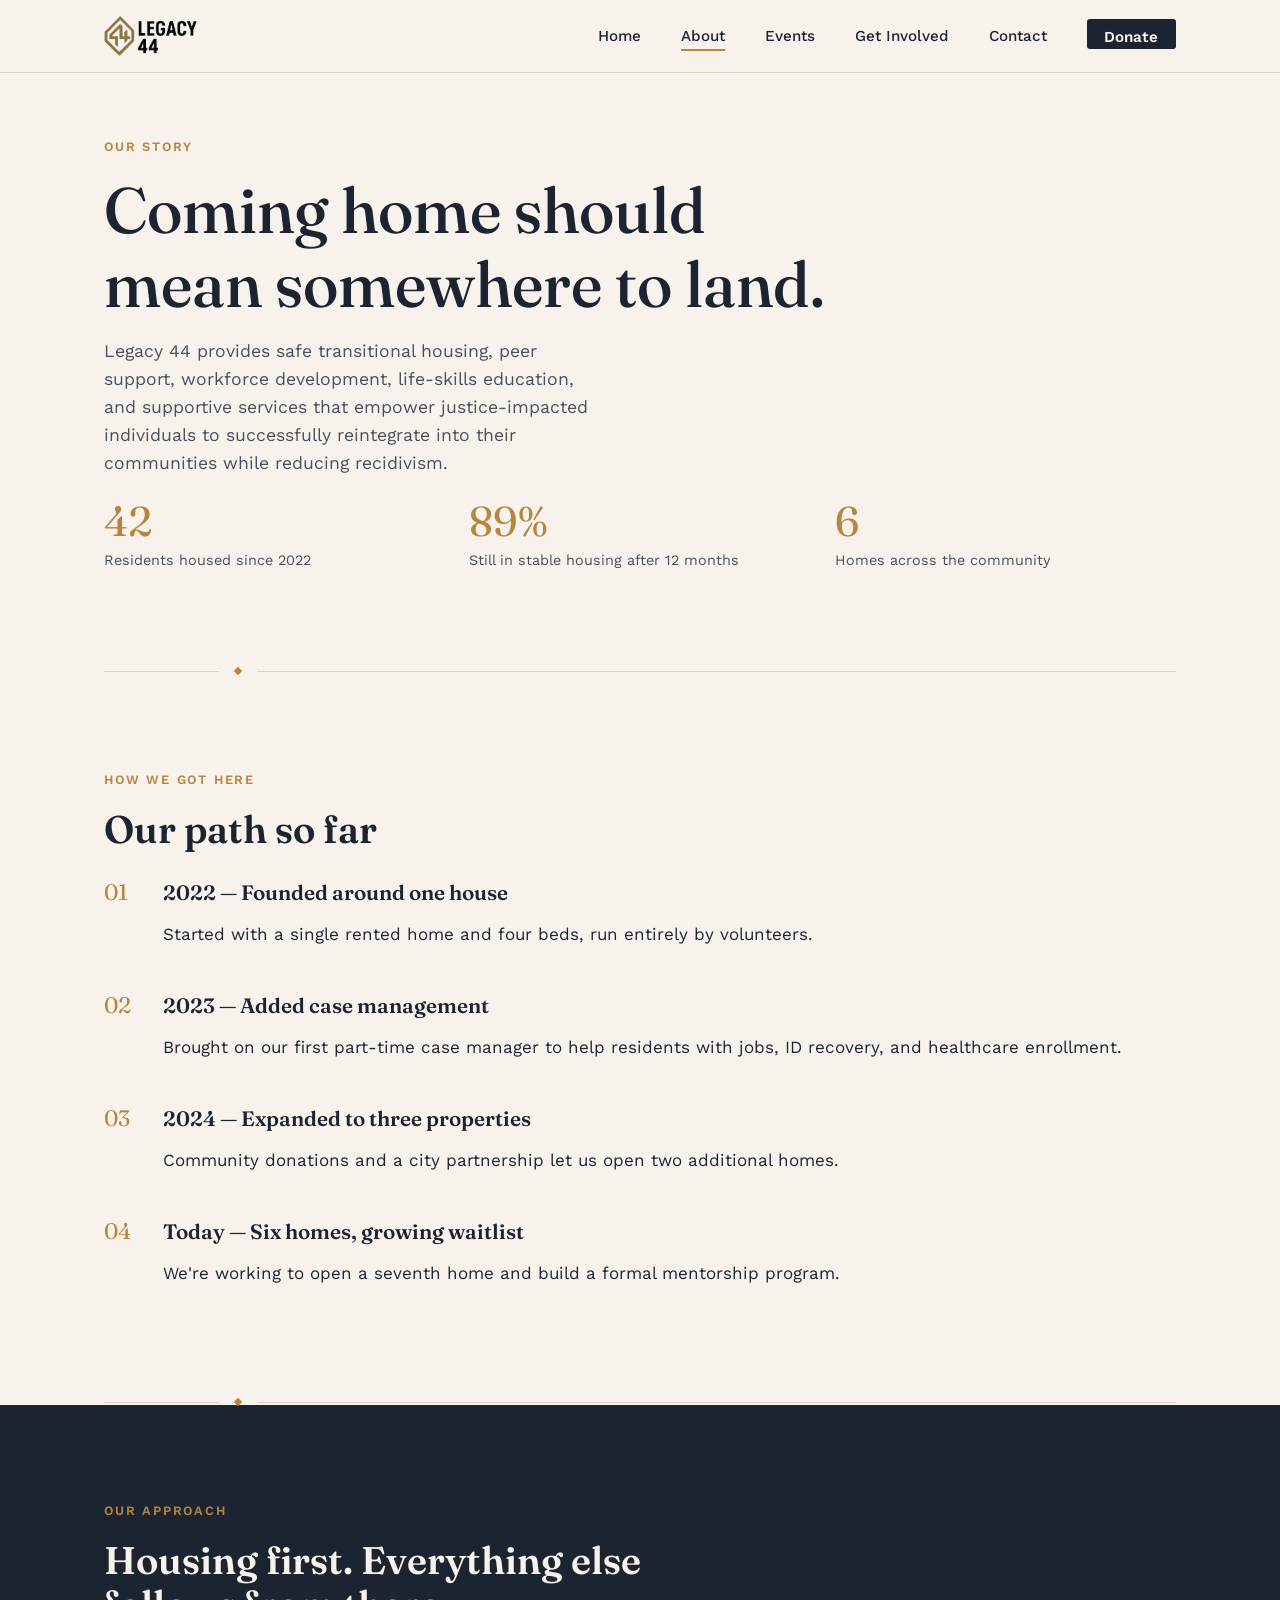
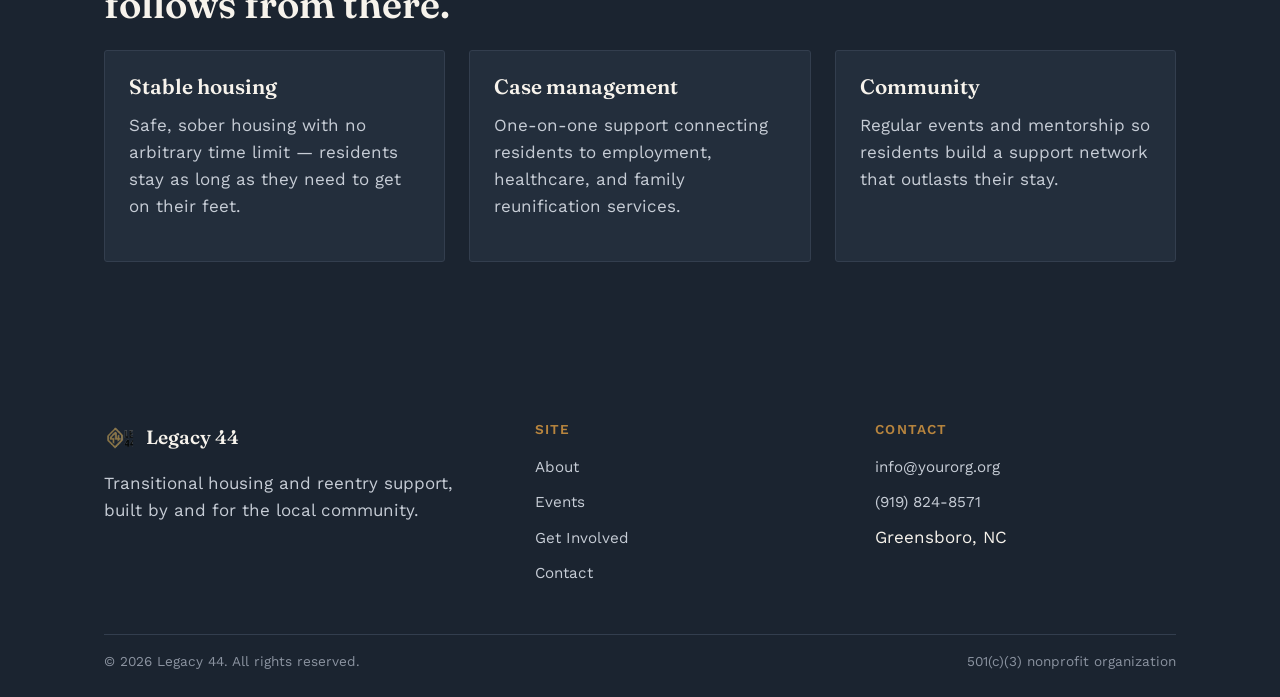
==== Legacy44/about.html @ d089bc57 "Semi Final update" ====
<!DOCTYPE html>
<html lang="en">
<head>
  <meta charset="UTF-8" />
  <meta name="viewport" content="width=device-width, initial-scale=1.0" />

  <title>About — Legacy 44</title>
  <meta name="description" content="Learn about Legacy 44's mission to provide transitional housing and reentry support for people coming home after incarceration." />

  <link rel="icon" href="images/favicon.ico" />
  <link rel="preconnect" href="https://fonts.googleapis.com" />
  <link rel="preconnect" href="https://fonts.gstatic.com" crossorigin />
  <link href="https://fonts.googleapis.com/css2?family=Fraunces:opsz,wght@9..144,500;9..144,600&family=Work+Sans:wght@400;500;600&display=swap" rel="stylesheet" />
  <link rel="stylesheet" href="css/style.css" />
</head>
<body>

  <header class="site-header">
    <nav class="nav">
      <a href="index.html" class="nav-brand">
        <img src="images/logo-transparent.png" alt="Legacy 44 logo" class="nav-logo">
      </a>
      <button class="nav-toggle" aria-label="Toggle menu" aria-expanded="false"><span></span></button>
      <ul class="nav-links">
        <li><a href="index.html">Home</a></li>
        <li><a href="about.html" aria-current="page">About</a></li>
        <li><a href="events.html">Events</a></li>
        <li><a href="get-involved.html">Get Involved</a></li>
        <li><a href="contact.html">Contact</a></li>
        <li><a href="get-involved.html#donate" class="nav-cta">Donate</a></li>
      </ul>
    </nav>
  </header>

  <main>

    <section class="section" style="padding-top: var(--space-5);">
      <div class="wrap">
        <p class="eyebrow">Our Story</p>
        <h1 style="max-width: 18ch;">Coming home should mean somewhere to land.</h1>
        <p class="hero-lede" style="font-size:1.1rem;">
          Legacy 44 provides safe transitional housing, peer support, workforce development, life-skills education, and supportive services that empower justice-impacted individuals to successfully reintegrate into their communities while reducing recidivism.
        </p>

        <div class="stats">
          <div class="stat">
            <div class="stat-number">42</div>
            <div class="stat-label">Residents housed since 2022</div>
          </div>
          <div class="stat">
            <div class="stat-number">89%</div>
            <div class="stat-label">Still in stable housing after 12 months</div>
          </div>
          <div class="stat">
            <div class="stat-number">6</div>
            <div class="stat-label">Homes across the community</div>
          </div>
        </div>
      </div>
    </section>

    <div class="threshold"><span></span></div>

    <section class="section">
      <div class="wrap">
        <p class="eyebrow">How we got here</p>
        <h2>Our path so far</h2>

        <ol class="timeline">
          <li>
            <span class="num">01</span>
            <div>
              <h3>2022 — Founded around one house</h3>
              <p>Started with a single rented home and four beds, run entirely by volunteers.</p>
            </div>
          </li>
          <li>
            <span class="num">02</span>
            <div>
              <h3>2023 — Added case management</h3>
              <p>Brought on our first part-time case manager to help residents with jobs, ID recovery, and healthcare enrollment.</p>
            </div>
          </li>
          <li>
            <span class="num">03</span>
            <div>
              <h3>2024 — Expanded to three properties</h3>
              <p>Community donations and a city partnership let us open two additional homes.</p>
            </div>
          </li>
          <li>
            <span class="num">04</span>
            <div>
              <h3>Today — Six homes, growing waitlist</h3>
              <p>We're working to open a seventh home and build a formal mentorship program.</p>
            </div>
          </li>
        </ol>
      </div>
    </section>

    <div class="threshold"><span></span></div>

    <section class="section section--dark">
      <div class="wrap">
        <p class="eyebrow">Our approach</p>
        <h2 style="max-width: 26ch;">Housing first. Everything else follows from there.</h2>
        <div class="grid" style="margin-top: var(--space-3);">
          <div class="card" style="background:#232E3C; border-color:#333E4E; color:#E7E9EC;">
            <h3 style="color:#F7F3EC;">Stable housing</h3>
            <p style="color:#C7CDD6;">Safe, sober housing with no arbitrary time limit — residents stay as long as they need to get on their feet.</p>
          </div>
          <div class="card" style="background:#232E3C; border-color:#333E4E; color:#E7E9EC;">
            <h3 style="color:#F7F3EC;">Case management</h3>
            <p style="color:#C7CDD6;">One-on-one support connecting residents to employment, healthcare, and family reunification services.</p>
          </div>
          <div class="card" style="background:#232E3C; border-color:#333E4E; color:#E7E9EC;">
            <h3 style="color:#F7F3EC;">Community</h3>
            <p style="color:#C7CDD6;">Regular events and mentorship so residents build a support network that outlasts their stay.</p>
          </div>
        </div>
      </div>
    </section>

  </main>

  <footer class="site-footer">
    <div class="wrap">
      <div class="footer-grid">
        <div>
          <div class="footer-brand"><img src="images/icon-mark.png" alt="" class="footer-mark"><span>Legacy 44</span></div>
          <p style="color:#C7CDD6; max-width: 32ch;">Transitional housing and reentry support, built by and for the local community.</p>
        </div>
        <div>
          <h4>Site</h4>
          <ul>
            <li><a href="about.html">About</a></li>
            <li><a href="events.html">Events</a></li>
            <li><a href="get-involved.html">Get Involved</a></li>
            <li><a href="contact.html">Contact</a></li>
          </ul>
        </div>
        <div>
          <h4>Contact</h4>
          <ul>
            <li><a href="mailto:info@yourorg.org">info@yourorg.org</a></li>
            <li><a href="tel:+13365550123">(919) 824-8571</a></li>
            <li>Greensboro, NC</li>
          </ul>
        </div>
      </div>
      <div class="footer-bottom">
        <span>&copy; 2026 Legacy 44. All rights reserved.</span>
        <span>501(c)(3) nonprofit organization</span>
      </div>
    </div>
  </footer>

  <script src="js/main.js"></script>
</body>
</html>
---- Legacy44/css/style.css ----
/* ==========================================================================
   DESIGN TOKENS
   Concept: "Threshold" — the line between where someone has been and where
   they're going. Used across headers, dividers, and the hero motif below.
   ========================================================================== */

:root {
  --ink:        #1B2430;
  --paper:      #F7F3EC;
  --paper-dim:  #EFE9DC;
  --brass:      #B8853E;
  --sage:       #6E8266;
  --rust:       #8C4430;
  --line:       #D8D0C0;
  --line-dark:  #333E4E;

  --font-display: "Fraunces", Georgia, serif;
  --font-body:    "Work Sans", -apple-system, BlinkMacSystemFont, sans-serif;

  --space-1: 0.5rem;
  --space-2: 1rem;
  --space-3: 1.5rem;
  --space-4: 2.5rem;
  --space-5: 4rem;
  --space-6: 6rem;

  --radius: 3px;
  --max-width: 1120px;
}

*, *::before, *::after { box-sizing: border-box; }

html { scroll-behavior: smooth; }

@media (prefers-reduced-motion: reduce) {
  html { scroll-behavior: auto; }
  *, *::before, *::after {
    animation-duration: 0.01ms !important;
    animation-iteration-count: 1 !important;
    transition-duration: 0.01ms !important;
  }
}

body {
  margin: 0;
  background: var(--paper);
  color: var(--ink);
  font-family: var(--font-body);
  font-size: 17px;
  line-height: 1.6;
  -webkit-font-smoothing: antialiased;
}

img { max-width: 100%; display: block; }
a { color: inherit; }

h1, h2, h3, h4 {
  font-family: var(--font-display);
  font-weight: 600;
  line-height: 1.15;
  margin: 0 0 var(--space-2);
}

h1 { font-size: clamp(2.4rem, 5vw, 4rem); font-weight: 500; }
h2 { font-size: clamp(1.7rem, 3vw, 2.4rem); }
h3 { font-size: 1.3rem; }

p { margin: 0 0 var(--space-2); }

.eyebrow {
  font-family: var(--font-body);
  font-size: 0.8rem;
  letter-spacing: 0.14em;
  text-transform: uppercase;
  color: var(--brass);
  font-weight: 600;
}

.wrap { max-width: var(--max-width); margin: 0 auto; padding: 0 var(--space-3); }
.section { padding: var(--space-6) 0; }
.section--dark { background: var(--ink); color: var(--paper); }
.section--dark h1, .section--dark h2, .section--dark h3 { color: var(--paper); }

.threshold {
  display: flex;
  align-items: center;
  gap: var(--space-2);
  max-width: var(--max-width);
  margin: 0 auto;
  padding: 0 var(--space-3);
}
.threshold::before, .threshold::after { content: ""; height: 1px; background: var(--line); flex: 1; }
.threshold::after { flex: 8; }
.threshold span { width: 6px; height: 6px; background: var(--brass); transform: rotate(45deg); flex-shrink: 0; }

.site-header { border-bottom: 1px solid var(--line); background: var(--paper); position: sticky; top: 0; z-index: 50; }
.nav { max-width: var(--max-width); margin: 0 auto; padding: var(--space-2) var(--space-3); display: flex; align-items: center; justify-content: space-between; }
.nav-brand { display: flex; align-items: center; gap: 0.6rem; font-family: var(--font-display); font-size: 1.25rem; font-weight: 600; text-decoration: none; color: var(--ink); }
.nav-brand svg { flex-shrink: 0; }
.nav-logo { height: 40px; width: auto; display: block; }
.nav-links { display: flex; gap: var(--space-4); list-style: none; margin: 0; padding: 0; }
.nav-links a { text-decoration: none; font-size: 0.95rem; font-weight: 500; color: var(--ink); padding-bottom: 4px; border-bottom: 2px solid transparent; transition: border-color 0.2s ease; }
.nav-links a:hover, .nav-links a[aria-current="page"] { border-bottom-color: var(--brass); }
.nav-cta { background: var(--ink); color: var(--paper) !important; padding: 0.55rem 1.1rem; border-radius: var(--radius); font-weight: 600 !important; border-bottom: none !important; }

.nav-toggle { display: none; background: none; border: none; cursor: pointer; padding: var(--space-1); }
.nav-toggle span, .nav-toggle span::before, .nav-toggle span::after { display: block; width: 22px; height: 2px; background: var(--ink); position: relative; transition: transform 0.2s ease; }
.nav-toggle span::before, .nav-toggle span::after { content: ""; position: absolute; left: 0; }
.nav-toggle span::before { top: -7px; }
.nav-toggle span::after  { top: 7px; }

@media (max-width: 760px) {
  .nav-toggle { display: block; }
  .nav-links {
    position: absolute; top: 100%; left: 0; right: 0; background: var(--paper);
    flex-direction: column; gap: 0; border-bottom: 1px solid var(--line);
    max-height: 0; overflow: hidden; transition: max-height 0.25s ease;
  }
  .nav-links.is-open { max-height: 400px; }
  .nav-links li { border-top: 1px solid var(--line); }
  .nav-links a { display: block; padding: var(--space-2) var(--space-3); border-bottom: none; }
  .nav-cta { margin: var(--space-2) var(--space-3); display: inline-block; }
}

.hero { padding: var(--space-6) 0 var(--space-5); }
.hero-grid { display: grid; grid-template-columns: 1.1fr 0.9fr; gap: var(--space-5); align-items: center; }
.hero h1 { margin-bottom: var(--space-3); }
.hero-lede { font-size: 1.15rem; color: #48505C; max-width: 46ch; }
.hero-actions { display: flex; gap: var(--space-2); margin-top: var(--space-4); flex-wrap: wrap; }

.btn { display: inline-block; padding: 0.8rem 1.5rem; border-radius: var(--radius); text-decoration: none; font-weight: 600; font-size: 0.95rem; transition: transform 0.15s ease, background 0.15s ease; }
.btn:hover { transform: translateY(-1px); }
.btn:focus-visible, a:focus-visible, button:focus-visible { outline: 2px solid var(--brass); outline-offset: 3px; }
.btn-primary { background: var(--brass); color: var(--ink); }
.btn-primary:hover { background: #a97a38; }
.btn-secondary { background: transparent; color: var(--ink); border: 1.5px solid var(--ink); }
.btn-secondary:hover { background: var(--ink); color: var(--paper); }

.hero-motif { aspect-ratio: 4 / 5; display: flex; align-items: center; justify-content: center; }

@media (max-width: 760px) {
  .hero-grid { grid-template-columns: 1fr; }
  .hero-motif { order: -1; max-width: 260px; margin: 0 auto var(--space-3); }
}

.grid { display: grid; grid-template-columns: repeat(auto-fit, minmax(260px, 1fr)); gap: var(--space-3); }
.card { background: var(--paper-dim); border: 1px solid var(--line); border-radius: var(--radius); padding: var(--space-3); display: flex; flex-direction: column; gap: var(--space-1); }
.card .eyebrow { margin-bottom: 0.2rem; }
.card h3 { margin-bottom: 0.3rem; }
.card-meta { font-size: 0.85rem; color: #6B7280; font-weight: 500; }

.site-footer { background: var(--ink); color: var(--paper); padding: var(--space-5) 0 var(--space-3); }
.footer-grid { display: grid; grid-template-columns: 1.3fr 1fr 1fr; gap: var(--space-4); padding-bottom: var(--space-4); border-bottom: 1px solid var(--line-dark); }
.footer-grid h4 { font-family: var(--font-body); font-size: 0.85rem; letter-spacing: 0.08em; text-transform: uppercase; color: var(--brass); margin-bottom: var(--space-2); }
.footer-brand { display: flex; align-items: center; gap: 0.6rem; margin-bottom: var(--space-2); }
.footer-mark { height: 32px; width: auto; }
.footer-brand span { font-family: var(--font-display); font-size: 1.2rem; font-weight: 600; color: var(--paper); }
.footer-grid ul { list-style: none; margin: 0; padding: 0; }
.footer-grid li { margin-bottom: 0.5rem; }
.footer-grid a { text-decoration: none; color: #C7CDD6; font-size: 0.95rem; }
.footer-grid a:hover { color: var(--paper); }
.footer-bottom { padding-top: var(--space-2); display: flex; justify-content: space-between; flex-wrap: wrap; gap: var(--space-1); font-size: 0.85rem; color: #8B93A0; }

@media (max-width: 760px) {
  .footer-grid { grid-template-columns: 1fr; }
}

/* ==========================================================================
   FORMS
   ========================================================================== */

.form { display: flex; flex-direction: column; gap: var(--space-2); max-width: 520px; }
.form-row { display: flex; flex-direction: column; gap: 0.4rem; }
.form-row label { font-size: 0.85rem; font-weight: 600; color: var(--ink); }
.form-row input, .form-row select, .form-row textarea {
  font-family: var(--font-body); font-size: 1rem; padding: 0.7rem 0.85rem;
  border: 1px solid var(--line); border-radius: var(--radius); background: #fff; color: var(--ink);
}
.form-row input:focus, .form-row select:focus, .form-row textarea:focus {
  outline: 2px solid var(--brass); outline-offset: 1px; border-color: var(--brass);
}
.form-row textarea { resize: vertical; min-height: 120px; }
.form-note { font-size: 0.85rem; color: #6B7280; }
.form-success {
  display: none; background: var(--paper-dim); border: 1px solid var(--sage);
  border-left: 4px solid var(--sage); padding: var(--space-2) var(--space-3); border-radius: var(--radius);
}
.form-success.is-visible { display: block; }
.form.is-submitted .form-fields, .form.is-submitted button[type="submit"] { display: none; }

/* ==========================================================================
   STATS STRIP
   ========================================================================== */

.stats { display: grid; grid-template-columns: repeat(auto-fit, minmax(160px, 1fr)); gap: var(--space-3); margin-top: var(--space-3); }
.stat .stat-number { font-family: var(--font-display); font-size: 2.6rem; color: var(--brass); line-height: 1; }
.stat .stat-label { font-size: 0.9rem; color: #48505C; margin-top: 0.4rem; }
.section--dark .stat .stat-label { color: #C7CDD6; }

/* ==========================================================================
   TIMELINE
   ========================================================================== */

.timeline { list-style: none; margin: var(--space-3) 0 0; padding: 0; display: flex; flex-direction: column; gap: var(--space-3); }
.timeline li { display: flex; gap: var(--space-3); align-items: baseline; }
.timeline .num { font-family: var(--font-display); font-size: 1.4rem; color: var(--brass); min-width: 2.2rem; }

/* ==========================================================================
   EVENT FILTER TABS
   ========================================================================== */

.filter-tabs { display: flex; gap: var(--space-1); margin: var(--space-3) 0 var(--space-4); }
.filter-tabs button {
  font-family: var(--font-body); font-size: 0.9rem; font-weight: 600; background: transparent;
  border: 1px solid var(--line); border-radius: 999px; padding: 0.5rem 1.1rem; cursor: pointer;
  color: var(--ink); transition: background 0.15s ease, color 0.15s ease;
}
.filter-tabs button[aria-pressed="true"] { background: var(--ink); color: var(--paper); border-color: var(--ink); }
.card.is-past { opacity: 0.55; }
.event-empty { color: #6B7280; font-style: italic; }

.help-card { background: var(--paper-dim); border: 1px solid var(--line); border-radius: var(--radius); padding: var(--space-3); }
.help-card .btn { margin-top: var(--space-2); }
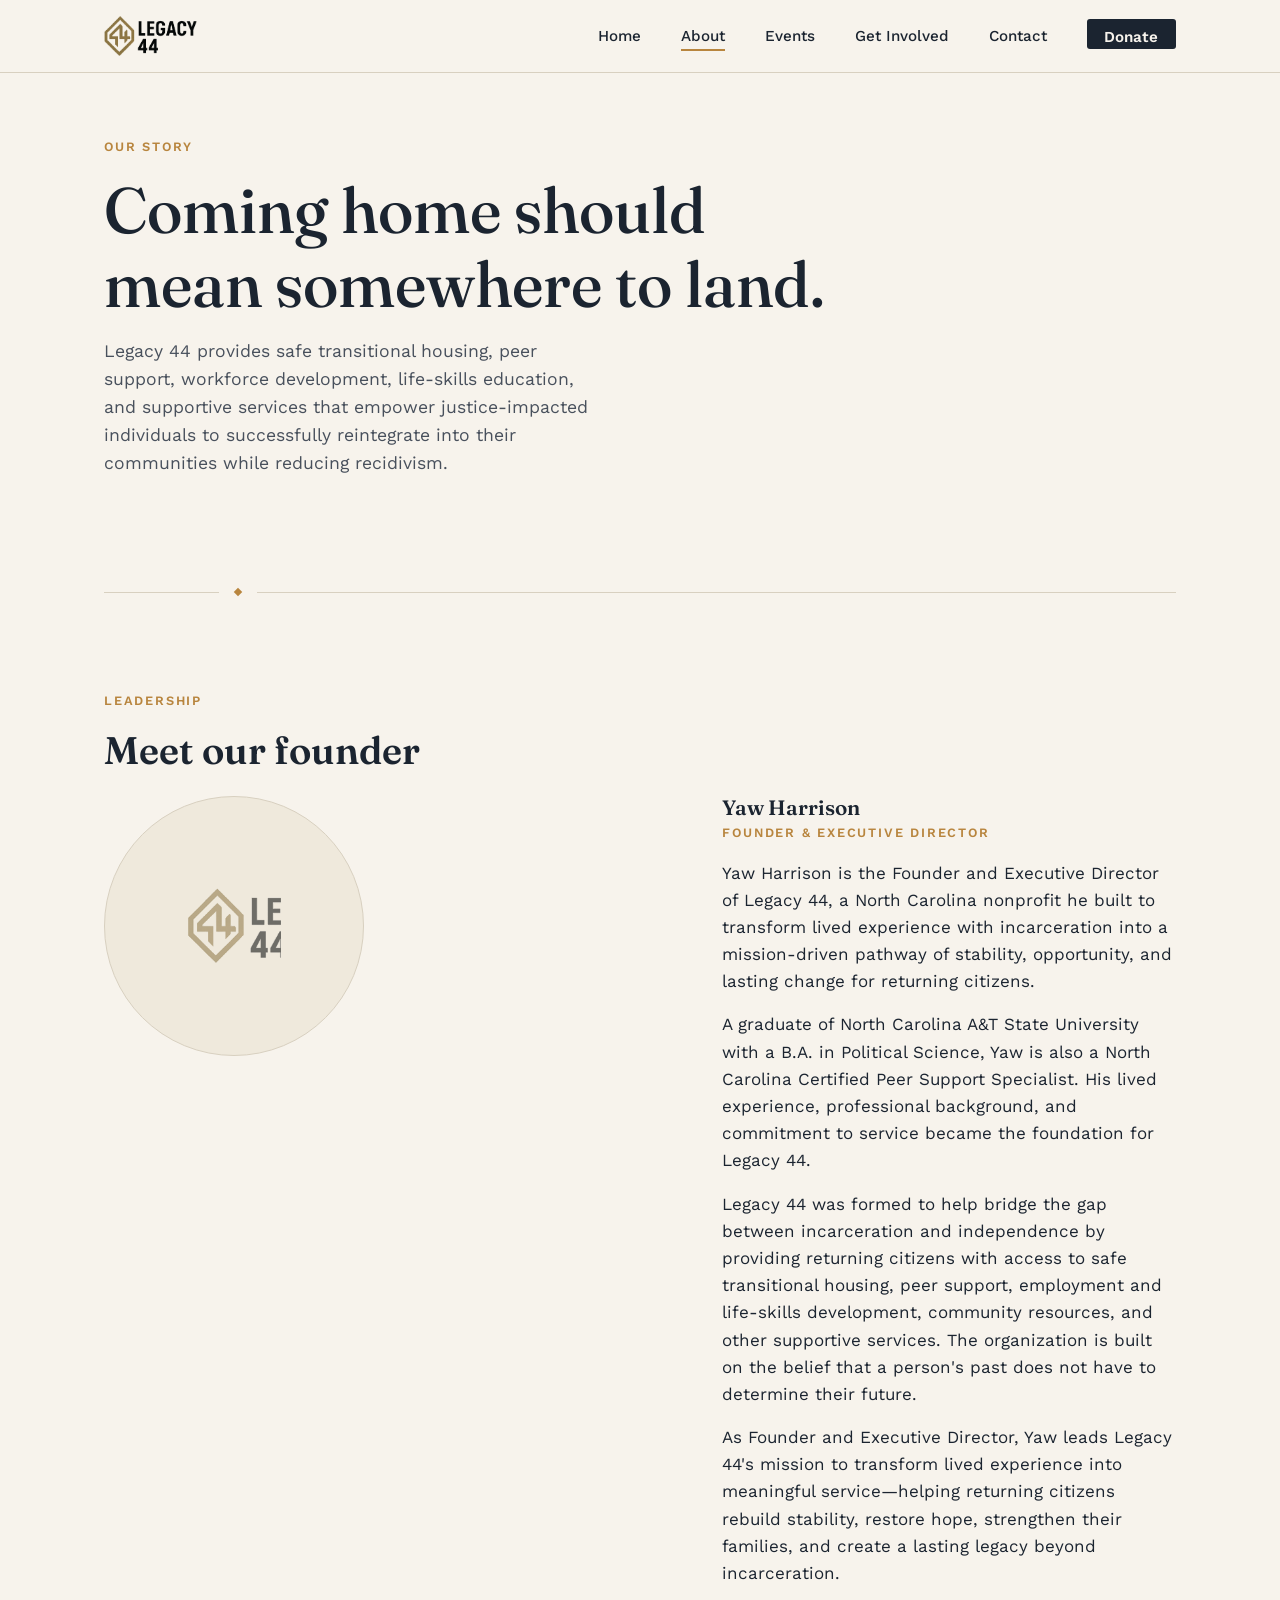
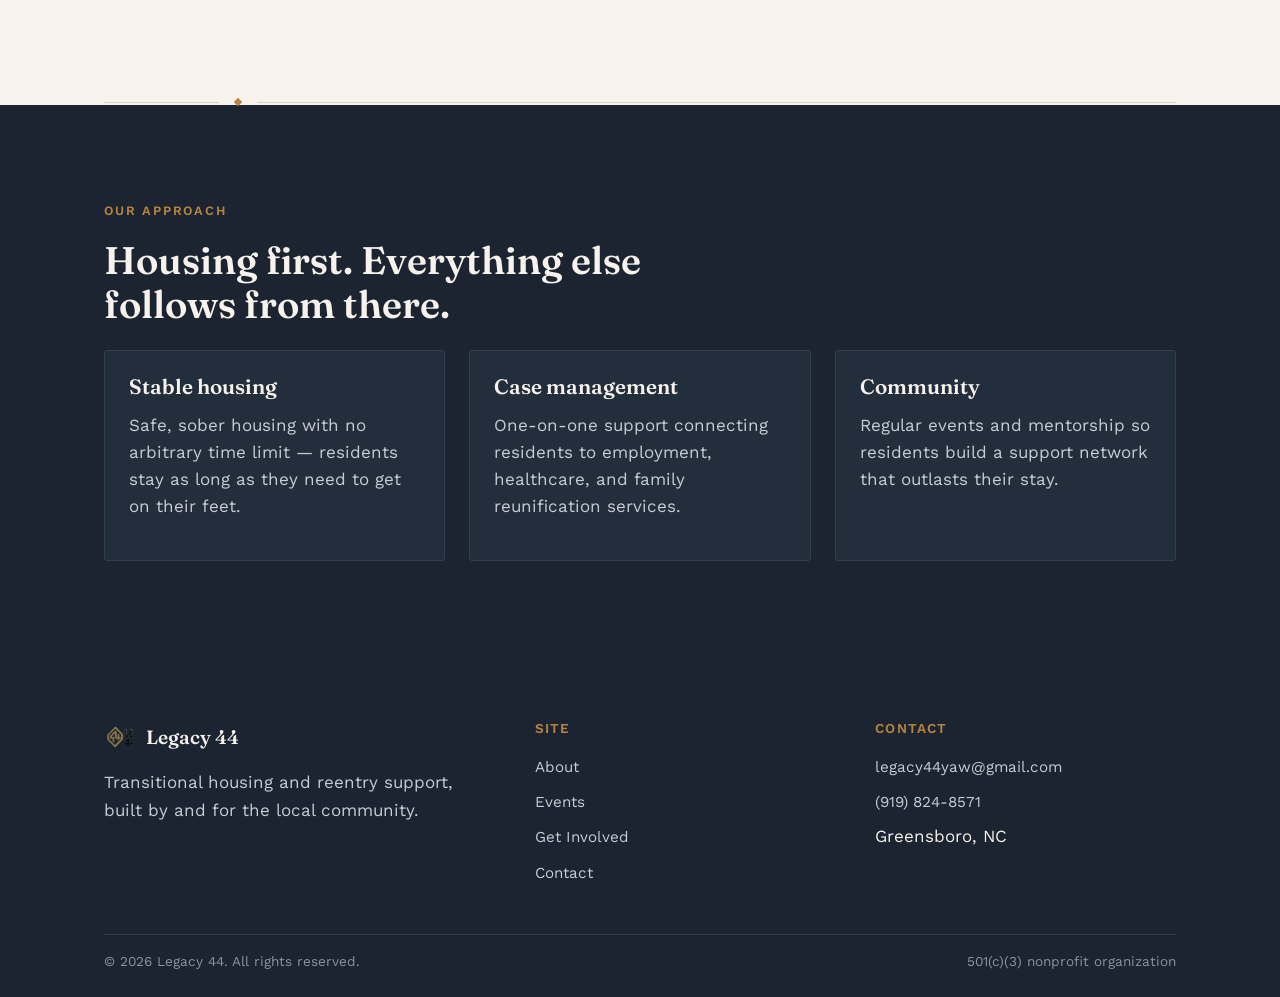
==== commit 4d434048: "Commit message for changes made to contact information across multiple pages." ====
--- a/Legacy44/about.html
+++ b/Legacy44/about.html
@@ -39,63 +39,66 @@
         <p class="eyebrow">Our Story</p>
         <h1 style="max-width: 18ch;">Coming home should mean somewhere to land.</h1>
         <p class="hero-lede" style="font-size:1.1rem;">
-          Legacy 44 provides safe transitional housing, peer support, workforce development, life-skills education, and supportive services that empower justice-impacted individuals to successfully reintegrate into their communities while reducing recidivism.
+          Legacy 44 provides safe transitional housing,
+          peer support, workforce development, life-skills education,
+          and supportive services that empower justice-impacted 
+          individuals to successfully reintegrate into their 
+          communities while reducing recidivism.
+
         </p>
 
-        <div class="stats">
-          <div class="stat">
-            <div class="stat-number">42</div>
-            <div class="stat-label">Residents housed since 2022</div>
-          </div>
-          <div class="stat">
-            <div class="stat-number">89%</div>
-            <div class="stat-label">Still in stable housing after 12 months</div>
-          </div>
-          <div class="stat">
-            <div class="stat-number">6</div>
-            <div class="stat-label">Homes across the community</div>
-          </div>
-        </div>
-      </div>
+        
     </section>
 
     <div class="threshold"><span></span></div>
 
     <section class="section">
       <div class="wrap">
-        <p class="eyebrow">How we got here</p>
-        <h2>Our path so far</h2>
+        <p class="eyebrow">Leadership</p>
+        <h2>Meet our founder</h2>
 
-        <ol class="timeline">
-          <li>
-            <span class="num">01</span>
-            <div>
-              <h3>2022 — Founded around one house</h3>
-              <p>Started with a single rented home and four beds, run entirely by volunteers.</p>
-            </div>
-          </li>
-          <li>
-            <span class="num">02</span>
-            <div>
-              <h3>2023 — Added case management</h3>
-              <p>Brought on our first part-time case manager to help residents with jobs, ID recovery, and healthcare enrollment.</p>
-            </div>
-          </li>
-          <li>
-            <span class="num">03</span>
-            <div>
-              <h3>2024 — Expanded to three properties</h3>
-              <p>Community donations and a city partnership let us open two additional homes.</p>
-            </div>
-          </li>
-          <li>
-            <span class="num">04</span>
-            <div>
-              <h3>Today — Six homes, growing waitlist</h3>
-              <p>We're working to open a seventh home and build a formal mentorship program.</p>
-            </div>
-          </li>
-        </ol>
+        <div class="hero-grid" style="align-items:start; margin-top: var(--space-3);">
+          <div class="hero-motif" aria-hidden="true" style="max-width: 260px; aspect-ratio: 1; background: var(--paper-dim); border: 1px solid var(--line); border-radius: 50%;">
+            <!-- Placeholder for a headshot — swap this img for a real photo when available -->
+            <img src="images/icon-mark.png" alt="" style="width: 45%; opacity: 0.55;" />
+          </div>
+
+          <div>
+            <h3 style="margin-bottom: 0.2rem;">Yaw Harrison</h3>
+            <p class="eyebrow" style="margin-bottom: var(--space-2);">Founder &amp; Executive Director</p>
+
+            <p>
+              Yaw Harrison is the Founder and Executive Director of Legacy 44,
+              a North Carolina nonprofit he built to transform lived
+              experience with incarceration into a mission-driven pathway of
+              stability, opportunity, and lasting change for returning
+              citizens.
+            </p>
+            <p>
+              A graduate of North Carolina A&amp;T State University with a
+              B.A. in Political Science, Yaw is also a North Carolina
+              Certified Peer Support Specialist. His lived experience,
+              professional background, and commitment to service became the
+              foundation for Legacy 44.
+            </p>
+            <p>
+              Legacy 44 was formed to help bridge the gap between
+              incarceration and independence by providing returning citizens
+              with access to safe transitional housing, peer support,
+              employment and life-skills development, community resources,
+              and other supportive services. The organization is built on
+              the belief that a person's past does not have to determine
+              their future.
+            </p>
+            <p>
+              As Founder and Executive Director, Yaw leads Legacy 44's
+              mission to transform lived experience into meaningful
+              service—helping returning citizens rebuild stability, restore
+              hope, strengthen their families, and create a lasting legacy
+              beyond incarceration.
+            </p>
+          </div>
+        </div>
       </div>
     </section>
 
@@ -143,8 +146,8 @@
         <div>
           <h4>Contact</h4>
           <ul>
-            <li><a href="mailto:info@yourorg.org">info@yourorg.org</a></li>
-            <li><a href="tel:+13365550123">(919) 824-8571</a></li>
+            <li><a href="mailto:legacy44yaw@gmail.com">legacy44yaw@gmail.com</a></li>
+            <li><a href="tel:+19198248571">(919) 824-8571</a></li>
             <li>Greensboro, NC</li>
           </ul>
         </div>
--- a/Legacy44/css/style.css
+++ b/Legacy44/css/style.css
@@ -186,7 +186,13 @@
   border-left: 4px solid var(--sage); padding: var(--space-2) var(--space-3); border-radius: var(--radius);
 }
 .form-success.is-visible { display: block; }
+.form-error {
+  display: none; background: #FBEAE6; border: 1px solid var(--rust);
+  border-left: 4px solid var(--rust); padding: var(--space-2) var(--space-3); border-radius: var(--radius);
+}
+.form-error.is-visible { display: block; }
 .form.is-submitted .form-fields, .form.is-submitted button[type="submit"] { display: none; }
+.visually-hidden { position: absolute; width: 1px; height: 1px; overflow: hidden; clip: rect(0 0 0 0); white-space: nowrap; }
 
 /* ==========================================================================
    STATS STRIP
@@ -206,18 +212,17 @@
 .timeline .num { font-family: var(--font-display); font-size: 1.4rem; color: var(--brass); min-width: 2.2rem; }
 
 /* ==========================================================================
-   EVENT FILTER TABS
-   ========================================================================== */
-
-.filter-tabs { display: flex; gap: var(--space-1); margin: var(--space-3) 0 var(--space-4); }
-.filter-tabs button {
-  font-family: var(--font-body); font-size: 0.9rem; font-weight: 600; background: transparent;
-  border: 1px solid var(--line); border-radius: 999px; padding: 0.5rem 1.1rem; cursor: pointer;
-  color: var(--ink); transition: background 0.15s ease, color 0.15s ease;
-}
-.filter-tabs button[aria-pressed="true"] { background: var(--ink); color: var(--paper); border-color: var(--ink); }
-.card.is-past { opacity: 0.55; }
-.event-empty { color: #6B7280; font-style: italic; }
+   CALENDAR EMBED (events.html + homepage preview)
+   ========================================================================== */
+
+.calendar-embed {
+  border: 1px solid var(--line);
+  border-radius: var(--radius);
+  overflow: hidden;
+  background: #fff;
+  margin-top: var(--space-3);
+}
+.calendar-embed iframe { display: block; }
 
 .help-card { background: var(--paper-dim); border: 1px solid var(--line); border-radius: var(--radius); padding: var(--space-3); }
 .help-card .btn { margin-top: var(--space-2); }
